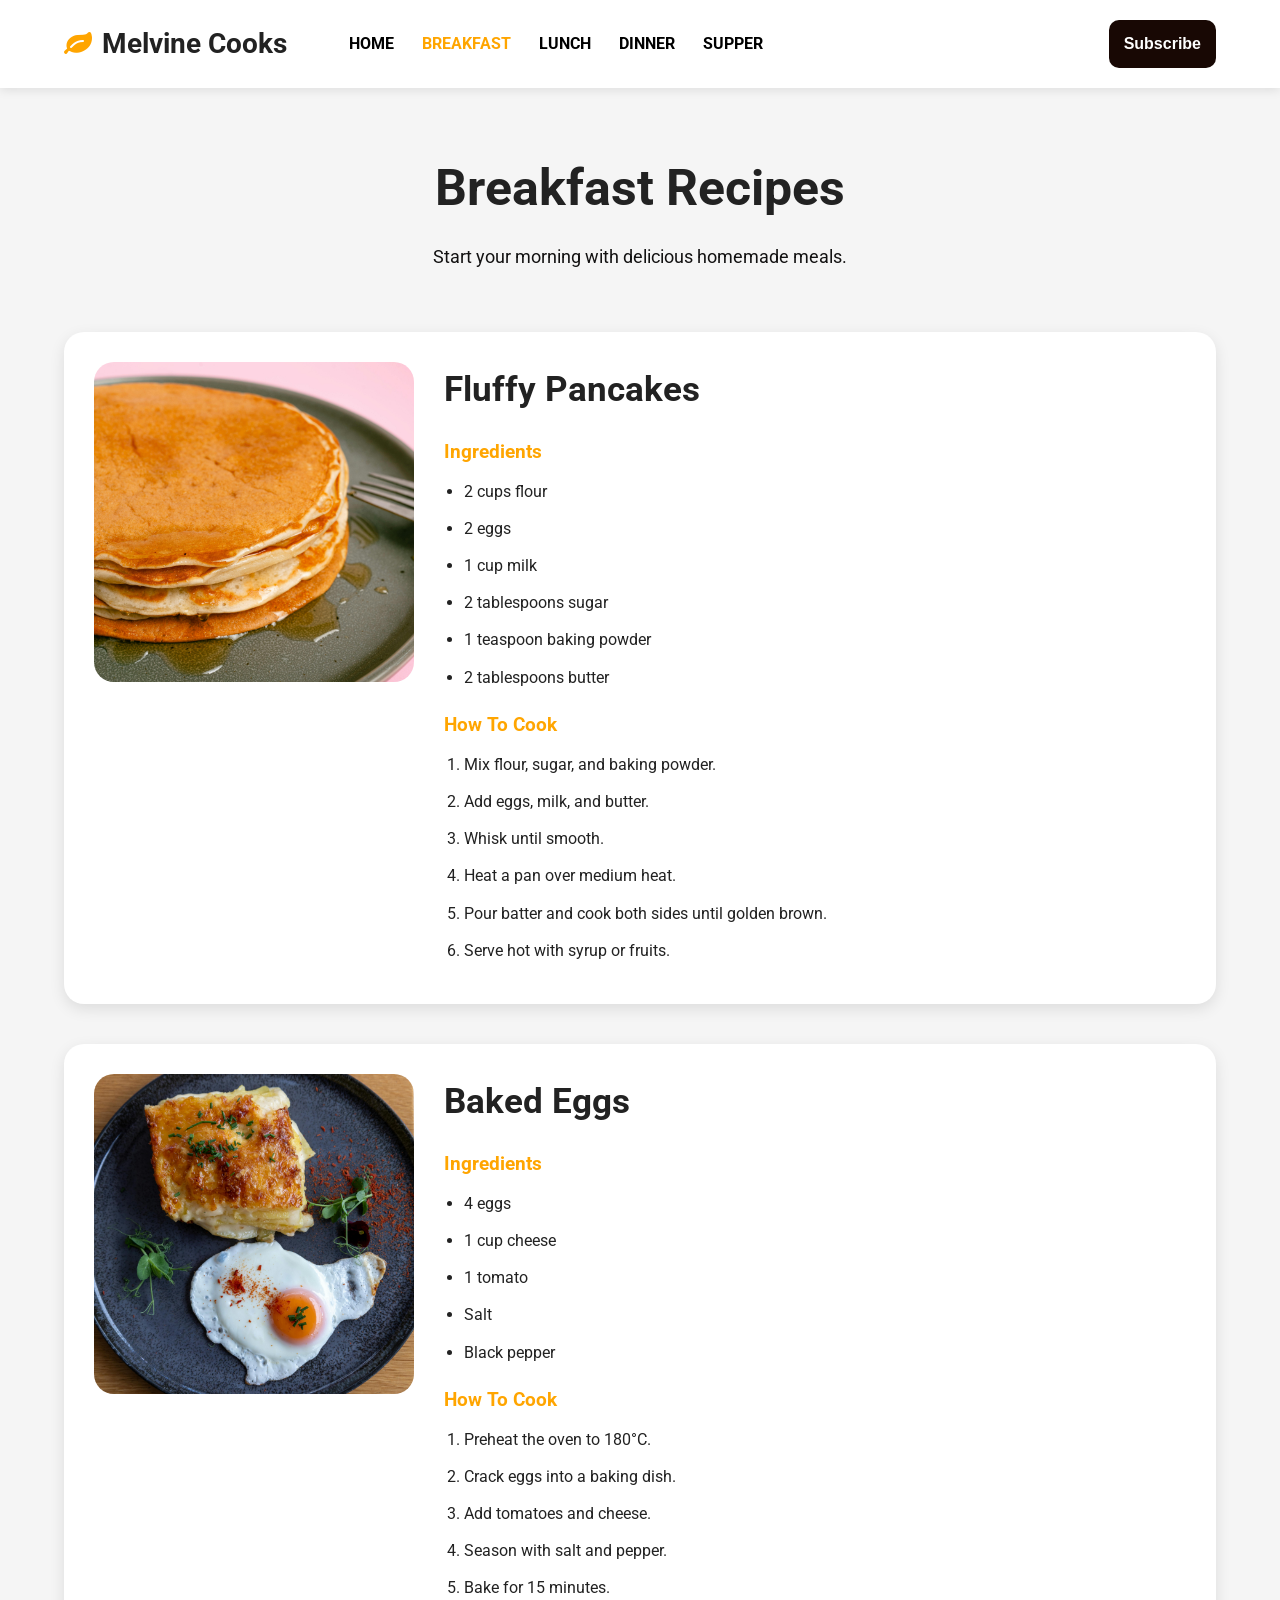
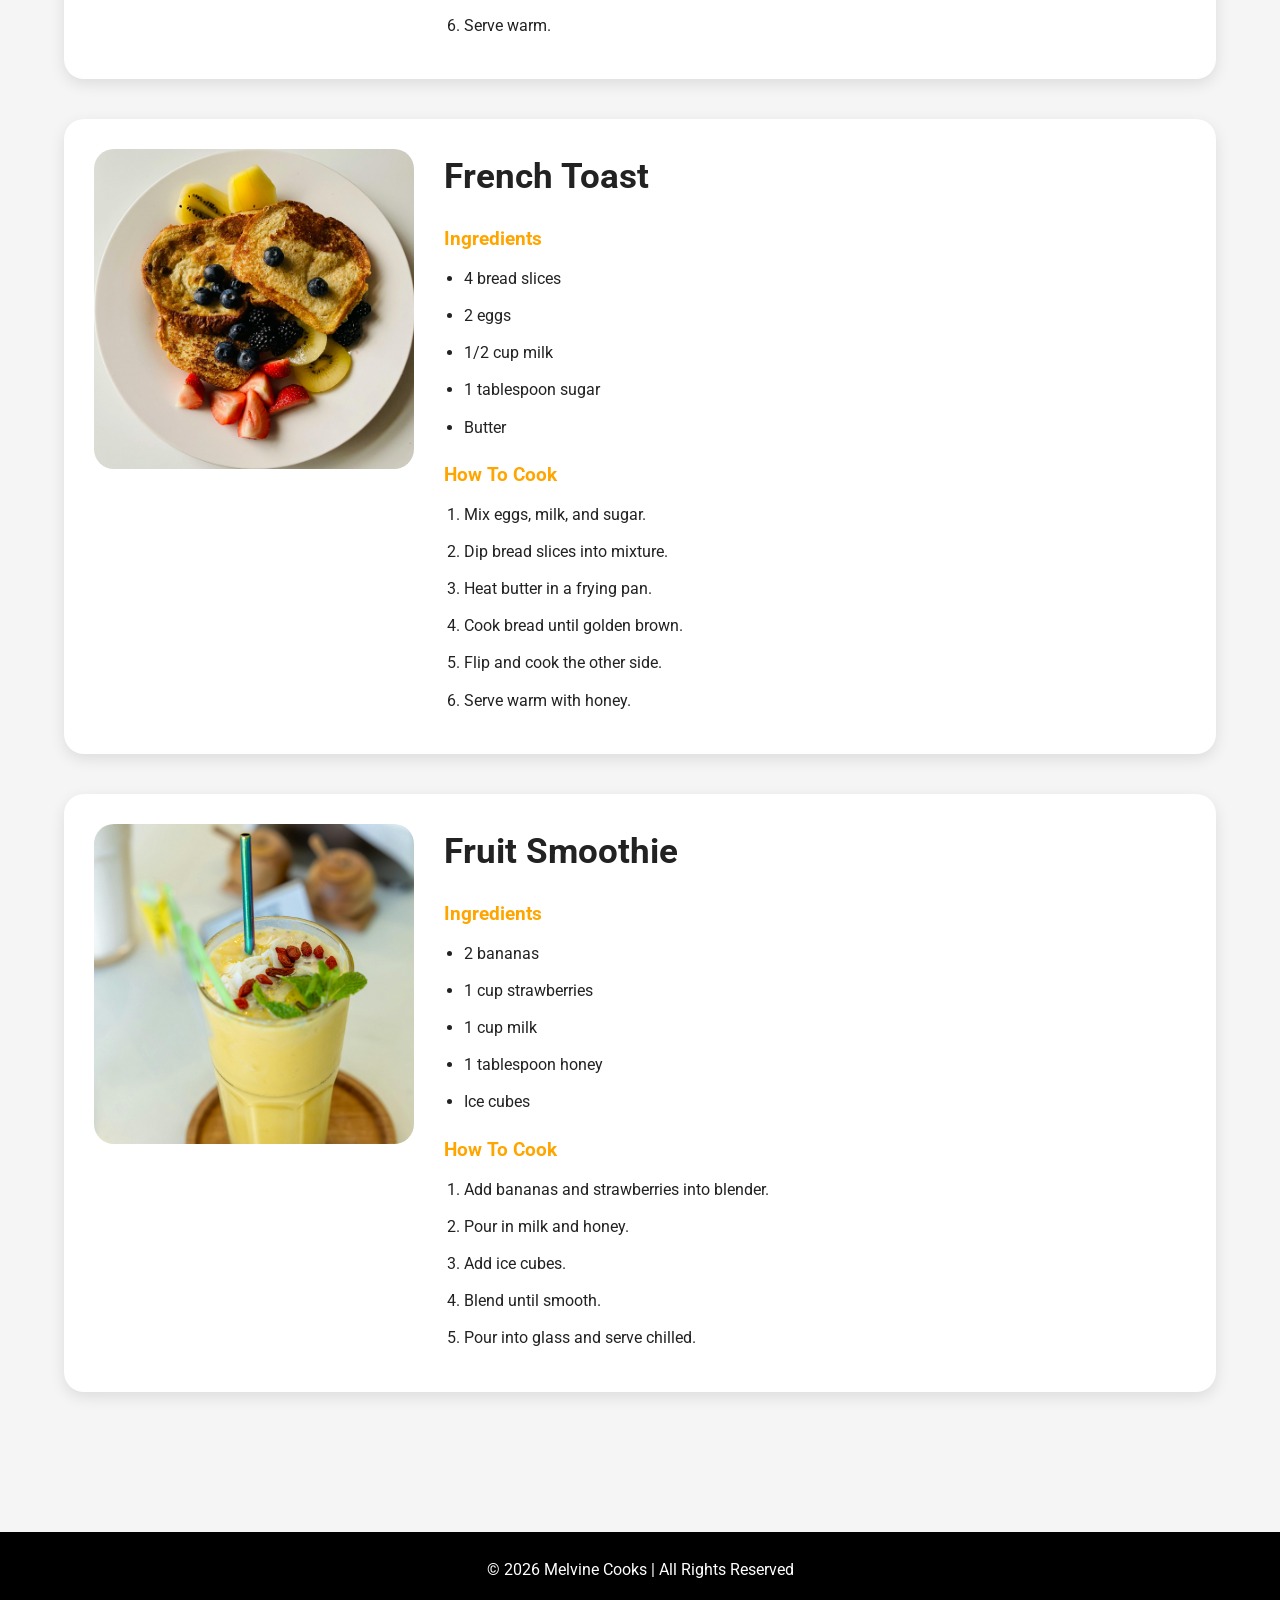
==== pages/breakfast.html @ d7c9d5fd "add full recipe, add all the changes" ====
<!DOCTYPE html>
<html lang="en">
<head>
    <meta charset="UTF-8">
    <meta name="viewport" content="width=device-width, initial-scale=1.0">

    <title>Breakfast Recipes | Melvine Cooks</title>

    <!-- CSS -->
    <link rel="stylesheet" href="../style.css">

    <!-- Font Awesome -->
    <link rel="stylesheet"
    href="https://cdnjs.cloudflare.com/ajax/libs/font-awesome/4.7.0/css/font-awesome.min.css">

    <!-- Google Fonts -->
    <link href="https://fonts.googleapis.com/css2?family=Roboto:wght@400;700&display=swap" rel="stylesheet">
</head>

<body>

    <!-- HEADER -->
    <header class="header">

        <div class="container nav-container">

            <div class="nav-left">

                <div class="logo">
                    <i class="fa fa-leaf"></i>
                    <h1>Melvine Cooks</h1>
                </div>

                <nav>
                    <a href="../index.html">HOME</a>
                    <a href="breakfast.html" class="active">BREAKFAST</a>
                    <a href="lunch.html">LUNCH</a>
                    <a href="dinner.html">DINNER</a>
                    <a href="supper.html">SUPPER</a>
                </nav>
                </nav>

            </div>

            <div class="nav-right">
                <button class="btn-subscribe">Subscribe</button>
            </div>

        </div>

    </header>



    <!-- PAGE TITLE -->
    <section class="page-title">

        <div class="container">

            <h2>Breakfast Recipes</h2>

            <p>
                Start your morning with delicious homemade meals.
            </p>

        </div>

    </section>



    <!-- BREAKFAST RECIPES -->
    <section class="breakfast-recipes">

        <div class="container">

            <!-- RECIPE 1 -->
            <div class="recipe-box">

                <img src="../images/pancakes.jpg" alt="Pancakes">

                <div class="recipe-content">

                    <h2>Fluffy Pancakes</h2>

                    <h3>Ingredients</h3>

                    <ul>
                        <li>2 cups flour</li>
                        <li>2 eggs</li>
                        <li>1 cup milk</li>
                        <li>2 tablespoons sugar</li>
                        <li>1 teaspoon baking powder</li>
                        <li>2 tablespoons butter</li>
                    </ul>

                    <h3>How To Cook</h3>

                    <ol>
                        <li>Mix flour, sugar, and baking powder.</li>
                        <li>Add eggs, milk, and butter.</li>
                        <li>Whisk until smooth.</li>
                        <li>Heat a pan over medium heat.</li>
                        <li>Pour batter and cook both sides until golden brown.</li>
                        <li>Serve hot with syrup or fruits.</li>
                    </ol>

                </div>

            </div>



            <!-- RECIPE 2 -->
            <div class="recipe-box">

                <img src="/images/Baked egg.jpg" alt="Baked Eggs">

                <div class="recipe-content">

                    <h2>Baked Eggs</h2>

                    <h3>Ingredients</h3>

                    <ul>
                        <li>4 eggs</li>
                        <li>1 cup cheese</li>
                        <li>1 tomato</li>
                        <li>Salt</li>
                        <li>Black pepper</li>
                    </ul>

                    <h3>How To Cook</h3>

                    <ol>
                        <li>Preheat the oven to 180°C.</li>
                        <li>Crack eggs into a baking dish.</li>
                        <li>Add tomatoes and cheese.</li>
                        <li>Season with salt and pepper.</li>
                        <li>Bake for 15 minutes.</li>
                        <li>Serve warm.</li>
                    </ol>

                </div>

            </div>



            <!-- RECIPE 3 -->
            <div class="recipe-box">

                <img src="../images/french-toast.jpg" alt="French Toast">

                <div class="recipe-content">

                    <h2>French Toast</h2>

                    <h3>Ingredients</h3>

                    <ul>
                        <li>4 bread slices</li>
                        <li>2 eggs</li>
                        <li>1/2 cup milk</li>
                        <li>1 tablespoon sugar</li>
                        <li>Butter</li>
                    </ul>

                    <h3>How To Cook</h3>

                    <ol>
                        <li>Mix eggs, milk, and sugar.</li>
                        <li>Dip bread slices into mixture.</li>
                        <li>Heat butter in a frying pan.</li>
                        <li>Cook bread until golden brown.</li>
                        <li>Flip and cook the other side.</li>
                        <li>Serve warm with honey.</li>
                    </ol>

                </div>

            </div>



            <!-- RECIPE 4 -->
            <div class="recipe-box">

                <img src="../images/smoothie.jpg" alt="Fruit Smoothie">

                <div class="recipe-content">

                    <h2>Fruit Smoothie</h2>

                    <h3>Ingredients</h3>

                    <ul>
                        <li>2 bananas</li>
                        <li>1 cup strawberries</li>
                        <li>1 cup milk</li>
                        <li>1 tablespoon honey</li>
                        <li>Ice cubes</li>
                    </ul>

                    <h3>How To Cook</h3>

                    <ol>
                        <li>Add bananas and strawberries into blender.</li>
                        <li>Pour in milk and honey.</li>
                        <li>Add ice cubes.</li>
                        <li>Blend until smooth.</li>
                        <li>Pour into glass and serve chilled.</li>
                    </ol>

                </div>

            </div>

        </div>

    </section>



    <!-- FOOTER -->
    <footer>

        <div class="container">
            <p>© 2026 Melvine Cooks | All Rights Reserved</p>
        </div>

    </footer>

</body>
</html>
---- style.css ----
/* RESET */
*{
    margin: 0;
    padding: 0;
    box-sizing: border-box;
}


/* BODY */
body{
    font-family: 'Roboto', sans-serif;
    background: #f5f5f5;
    color: #222;
    line-height: 1.6;
}


/* CONTAINER */
.container{
    width: 90%;
    margin: auto;
}


/* HEADER */
.header{
    background: white;
    padding: 20px 0;
    box-shadow: 0 2px 10px rgba(0,0,0,0.1);
}


.nav-container{
    display: flex;
    justify-content: space-between;
    align-items: center;
}


/* NAV LEFT */
.nav-left{
    display: flex;
    align-items: center;
    gap: 50px;
}


/* LOGO */
.logo{
    display: flex;
    align-items: center;
    gap: 10px;
}

.logo i{
    font-size: 28px;
    color: orange;
}

.logo h1{
    font-size: 28px;
}


/* NAVIGATION */
nav a{
    text-decoration: none;
    color: black;
    margin: 0 12px;
    font-weight: bold;
    transition: 0.3s;
}

nav a:hover,
nav .active{
    color: orange;
}


/* BUTTONS */
.btn-subscribe,
.btn-primary{
    background: black;
    color: white;
    padding: 12px 25px;
    border-radius: 30px;
    text-decoration: none;
    border: none;
    cursor: pointer;
    transition: 0.3s;
}

.btn-subscribe:hover,
.btn-primary:hover{
    background: orange;
    color: black;
}


/* HERO */
.hero{
    padding: 70px 0;
}


.hero-content{
    background: black;
    color: white;
    border-radius: 25px;
    padding: 50px;

    display: flex;
    justify-content: space-between;
    align-items: center;
    gap: 50px;
}


/* HERO TEXT */
.small-text{
    color: orange;
    margin-bottom: 15px;
    font-weight: bold;
}


.hero-text h2{
    font-size: 60px;
    margin-bottom: 20px;
}


.hero-text p{
    margin-bottom: 20px;
    font-size: 18px;
}


/* HERO IMAGE */
.hero-image img{
    width: 350px;
    height: 450px;
    object-fit: cover;
    border-radius: 20px;
}


/* CATEGORIES */
.categories{
    padding: 40px 0;
}


.category-container{
    display: flex;
    justify-content: space-between;
    gap: 20px;
}


.category-card{
    background: white;
    padding: 30px;
    text-align: center;
    border-radius: 20px;
    text-decoration: none;
    color: black;
    flex: 1;
    transition: 0.3s;
    box-shadow: 0 4px 10px rgba(0,0,0,0.1);
}


.category-card:hover{
    transform: translateY(-10px);
}


.cat-icon{
    font-size: 35px;
    color: orange;
    margin-bottom: 15px;
}


.count{
    color: gray;
}


/* LATEST RECIPES */
.latest-recipe{
    padding: 50px 0;
}


.section-header{
    display: flex;
    justify-content: space-between;
    align-items: center;
    margin-bottom: 30px;
}


.section-header h2{
    font-size: 40px;
}


/* ARROWS */
.arrows button{
    padding: 10px 15px;
    border: none;
    border-radius: 50%;
    margin-left: 10px;
    cursor: pointer;
}


/* RECIPE GRID */
.recipe-grid{
    display: grid;
    grid-template-columns: repeat(4, 1fr);
    gap: 20px;
}


/* RECIPE CARD */
.recipe-card{
    background: white;
    border-radius: 20px;
    overflow: hidden;
    text-decoration: none;
    color: black;
    transition: 0.3s;
    box-shadow: 0 5px 15px rgba(0,0,0,0.1);
}


.recipe-card:hover{
    transform: translateY(-10px);
}


.recipe-card img{
    width: 100%;
    height: 220px;
    object-fit: cover;
}


.recipe-card h3{
    padding: 15px;
    font-size: 24px;
}


.recipe-card p{
    padding: 0 15px 20px;
    color: gray;
}


/* FOOTER */
footer{
    background: black;
    color: white;
    text-align: center;
    padding: 25px 0;
    margin-top: 40px;
}

/* PAGE TITLE */
.page-title{
    text-align: center;
    padding: 60px 0;
}

.page-title h2{
    font-size: 50px;
    margin-bottom: 15px;
}

.page-title p{
    color: rgb(19, 18, 18);
    font-size: 18px;
}


/* BREAKFAST, LUNCH RECIPES, DINNER RECIPES AND SUPPER RECIPES */
.breakfast-recipes,lunch-recipes,dinner-recipes,supper-recipes{
    padding-bottom: 60px;
}


/* RECIPE BOX */
.recipe-box{
    display: flex;
    gap: 30px;
    background: white;
    padding: 30px;
    border-radius: 20px;
    margin-bottom: 40px;
    box-shadow: 0 5px 15px rgba(0,0,0,0.1);
}


/* IMAGE */
.recipe-box img{
    width: 320px;
    height: 320px;
    object-fit: cover;
    border-radius: 20px;
}


/* CONTENT */
.recipe-content{
    flex: 1;
}


.recipe-content h2{
    font-size: 35px;
    margin-bottom: 20px;
}


.recipe-content h3{
    color: orange;
    margin-top: 20px;
    margin-bottom: 10px;
}


.recipe-content ul,
.recipe-content ol{
    margin-left: 20px;
}


.recipe-content li{
    margin-bottom: 10px;
    line-height: 1.7;
}

/* Center the whole page */
.subscribe-page {
    min-height: 100vh;
    display: flex;
    align-items: center;
    justify-content: center;
    background-color: #E8F1F7; /* Light blue background */
    padding: 20px;
}

/* The white card in the middle */
.subscribe-container {
    background-color: #FFFFFF;
    padding: 40px 30px;
    border-radius: 20px;
    text-align: center;
    width: 100%;
    max-width: 400px;
}

/* The main title */
.subscribe-container h1 {
    font-size: 28px;
    color: #0E090A; /* Dark text */
    margin-bottom: 12px;
}

/* The paragraph text */
.subscribe-container p {
    color: #B4B3B8; /* Gray text */
    margin-bottom: 24px;
    font-size: 16px;
}

/* The email input box */
.subscribe-container input {
    width: 100%;
    padding: 15px;
    border: 2px solid #E8F1F7;
    border-radius: 10px;
    font-size: 16px;
    margin-bottom: 12px;
}

/* The subscribe button */
.btn-subscribe {
    width: 100%;
    padding: 15px;
    background-color: #180804; /* Orange from your inspo */
    color: #FFFFFF;
    border: none;
    border-radius: 10px;
    font-size: 16px;
    font-weight: 700;
    cursor: pointer;
}

/* Button color when you hover over it */
.btn-subscribe:hover {
    background-color: #572B2A; /* Darker brown */
}
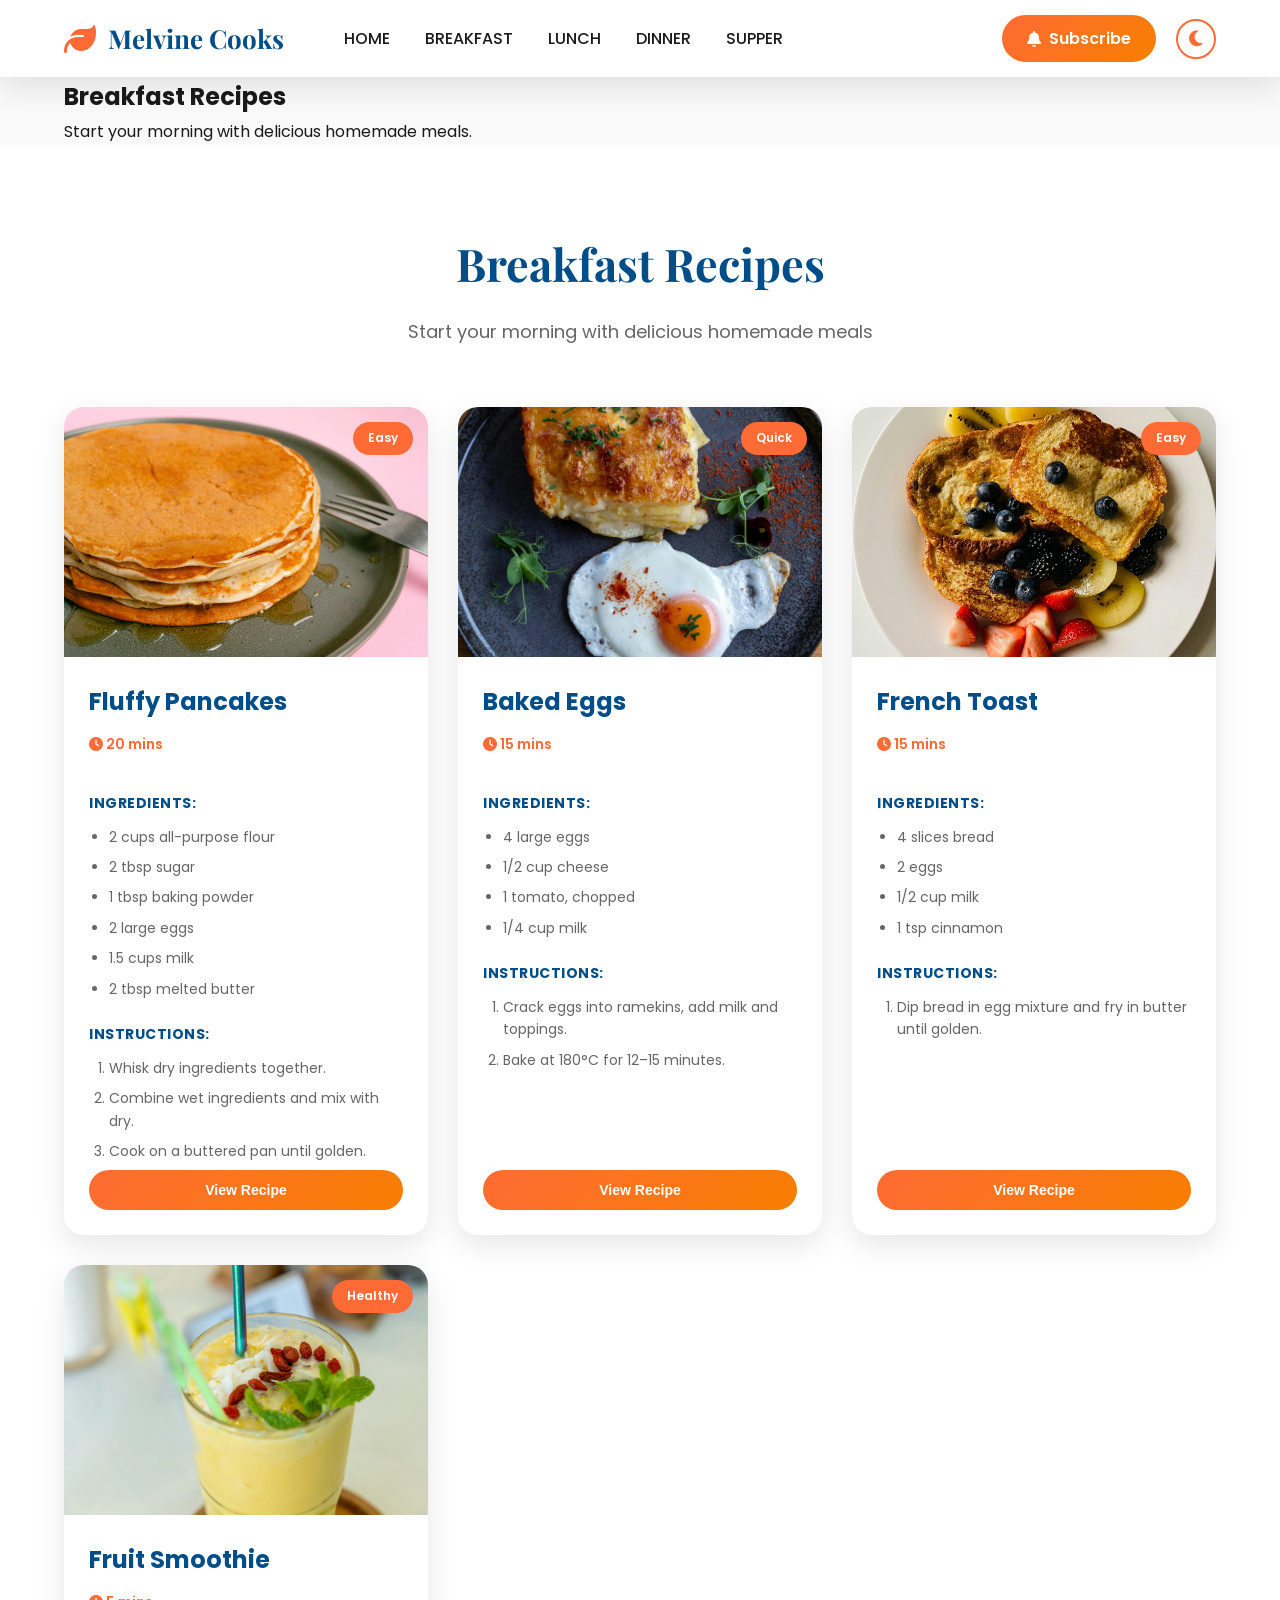
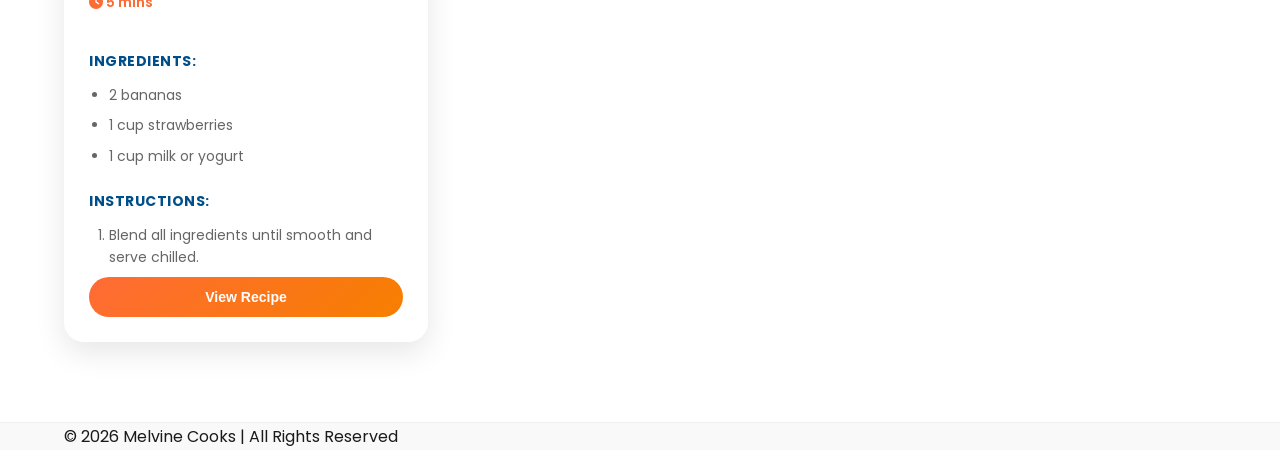
==== commit a1ff3a52: "add all changes" ====
--- a/pages/breakfast.html
+++ b/pages/breakfast.html
@@ -9,45 +9,46 @@
     <!-- CSS -->
     <link rel="stylesheet" href="../style.css">
 
-    <!-- Font Awesome -->
+    <!-- Font Awesome 6 -->
     <link rel="stylesheet"
-    href="https://cdnjs.cloudflare.com/ajax/libs/font-awesome/4.7.0/css/font-awesome.min.css">
+    href="https://cdnjs.cloudflare.com/ajax/libs/font-awesome/6.4.0/css/all.min.css">
 
     <!-- Google Fonts -->
-    <link href="https://fonts.googleapis.com/css2?family=Roboto:wght@400;700&display=swap" rel="stylesheet">
+    <link href="https://fonts.googleapis.com/css2?family=Poppins:wght@300;400;500;600;700&family=Playfair+Display:wght@700&display=swap" rel="stylesheet">
 </head>
 
 <body>
 
     <!-- HEADER -->
     <header class="header">
-
         <div class="container nav-container">
-
             <div class="nav-left">
-
                 <div class="logo">
-                    <i class="fa fa-leaf"></i>
+                    <i class="fas fa-leaf"></i>
                     <h1>Melvine Cooks</h1>
                 </div>
 
-                <nav>
-                    <a href="../index.html">HOME</a>
-                    <a href="breakfast.html" class="active">BREAKFAST</a>
-                    <a href="lunch.html">LUNCH</a>
-                    <a href="dinner.html">DINNER</a>
-                    <a href="supper.html">SUPPER</a>
+                <nav class="nav-menu">
+                    <a href="../index.html" class="nav-link">HOME</a>
+                    <a href="breakfast.html" class="nav-link active">BREAKFAST</a>
+                    <a href="lunch.html" class="nav-link">LUNCH</a>
+                    <a href="dinner.html" class="nav-link">DINNER</a>
+                    <a href="supper.html" class="nav-link">SUPPER</a>
                 </nav>
-                </nav>
-
             </div>
 
             <div class="nav-right">
-                <button class="btn-subscribe">Subscribe</button>
+                <a href="../subscribe.html" class="btn-subscribe"><i class="fas fa-bell"></i> Subscribe</a>
+                <button class="theme-toggle" id="themeToggle" title="Toggle Dark Mode">
+                    <i class="fas fa-moon"></i>
+                </button>
+                <button class="hamburger" id="hamburger">
+                    <span></span>
+                    <span></span>
+                    <span></span>
+                </button>
             </div>
-
         </div>
-
     </header>
 
 
@@ -70,150 +71,111 @@
 
 
     <!-- BREAKFAST RECIPES -->
-    <section class="breakfast-recipes">
+    <section class="meal-section" id="breakfast">
 
         <div class="container">
 
-            <!-- RECIPE 1 -->
-            <div class="recipe-box">
+            <div class="section-header">
+                <h2>Breakfast Recipes</h2>
+                <p>Start your morning with delicious homemade meals</p>
+            </div>
 
-                <img src="../images/pancakes.jpg" alt="Pancakes">
-
-                <div class="recipe-content">
-
-                    <h2>Fluffy Pancakes</h2>
-
-                    <h3>Ingredients</h3>
-
-                    <ul>
-                        <li>2 cups flour</li>
-                        <li>2 eggs</li>
-                        <li>1 cup milk</li>
-                        <li>2 tablespoons sugar</li>
-                        <li>1 teaspoon baking powder</li>
-                        <li>2 tablespoons butter</li>
-                    </ul>
-
-                    <h3>How To Cook</h3>
-
-                    <ol>
-                        <li>Mix flour, sugar, and baking powder.</li>
-                        <li>Add eggs, milk, and butter.</li>
-                        <li>Whisk until smooth.</li>
-                        <li>Heat a pan over medium heat.</li>
-                        <li>Pour batter and cook both sides until golden brown.</li>
-                        <li>Serve hot with syrup or fruits.</li>
-                    </ol>
-
+            <div class="recipes-grid">
+                <div class="recipe-card">
+                    <div class="recipe-image">
+                        <img src="../images/pancakes.jpg" alt="Fluffy Pancakes">
+                        <span class="recipe-badge">Easy</span>
+                    </div>
+                    <div class="recipe-info">
+                        <h3>Fluffy Pancakes</h3>
+                        <p class="prep-time"><i class="fas fa-clock"></i> 20 mins</p>
+                        <h4>Ingredients:</h4>
+                        <ul class="ingredients-list">
+                            <li>2 cups all-purpose flour</li>
+                            <li>2 tbsp sugar</li>
+                            <li>1 tbsp baking powder</li>
+                            <li>2 large eggs</li>
+                            <li>1.5 cups milk</li>
+                            <li>2 tbsp melted butter</li>
+                        </ul>
+                        <h4>Instructions:</h4>
+                        <ol class="instructions-list">
+                            <li>Whisk dry ingredients together.</li>
+                            <li>Combine wet ingredients and mix with dry.</li>
+                            <li>Cook on a buttered pan until golden.</li>
+                        </ol>
+                        <button class="btn-recipe">View Recipe</button>
+                    </div>
                 </div>
 
-            </div>
-
-
-
-            <!-- RECIPE 2 -->
-            <div class="recipe-box">
-
-                <img src="/images/Baked egg.jpg" alt="Baked Eggs">
-
-                <div class="recipe-content">
-
-                    <h2>Baked Eggs</h2>
-
-                    <h3>Ingredients</h3>
-
-                    <ul>
-                        <li>4 eggs</li>
-                        <li>1 cup cheese</li>
-                        <li>1 tomato</li>
-                        <li>Salt</li>
-                        <li>Black pepper</li>
-                    </ul>
-
-                    <h3>How To Cook</h3>
-
-                    <ol>
-                        <li>Preheat the oven to 180°C.</li>
-                        <li>Crack eggs into a baking dish.</li>
-                        <li>Add tomatoes and cheese.</li>
-                        <li>Season with salt and pepper.</li>
-                        <li>Bake for 15 minutes.</li>
-                        <li>Serve warm.</li>
-                    </ol>
-
+                <div class="recipe-card">
+                    <div class="recipe-image">
+                        <img src="../images/Baked egg.jpg" alt="Baked Eggs">
+                        <span class="recipe-badge">Quick</span>
+                    </div>
+                    <div class="recipe-info">
+                        <h3>Baked Eggs</h3>
+                        <p class="prep-time"><i class="fas fa-clock"></i> 15 mins</p>
+                        <h4>Ingredients:</h4>
+                        <ul class="ingredients-list">
+                            <li>4 large eggs</li>
+                            <li>1/2 cup cheese</li>
+                            <li>1 tomato, chopped</li>
+                            <li>1/4 cup milk</li>
+                        </ul>
+                        <h4>Instructions:</h4>
+                        <ol class="instructions-list">
+                            <li>Crack eggs into ramekins, add milk and toppings.</li>
+                            <li>Bake at 180°C for 12–15 minutes.</li>
+                        </ol>
+                        <button class="btn-recipe">View Recipe</button>
+                    </div>
                 </div>
 
-            </div>
-
-
-
-            <!-- RECIPE 3 -->
-            <div class="recipe-box">
-
-                <img src="../images/french-toast.jpg" alt="French Toast">
-
-                <div class="recipe-content">
-
-                    <h2>French Toast</h2>
-
-                    <h3>Ingredients</h3>
-
-                    <ul>
-                        <li>4 bread slices</li>
-                        <li>2 eggs</li>
-                        <li>1/2 cup milk</li>
-                        <li>1 tablespoon sugar</li>
-                        <li>Butter</li>
-                    </ul>
-
-                    <h3>How To Cook</h3>
-
-                    <ol>
-                        <li>Mix eggs, milk, and sugar.</li>
-                        <li>Dip bread slices into mixture.</li>
-                        <li>Heat butter in a frying pan.</li>
-                        <li>Cook bread until golden brown.</li>
-                        <li>Flip and cook the other side.</li>
-                        <li>Serve warm with honey.</li>
-                    </ol>
-
+                <div class="recipe-card">
+                    <div class="recipe-image">
+                        <img src="../images/french-toast.jpg" alt="French Toast">
+                        <span class="recipe-badge">Easy</span>
+                    </div>
+                    <div class="recipe-info">
+                        <h3>French Toast</h3>
+                        <p class="prep-time"><i class="fas fa-clock"></i> 15 mins</p>
+                        <h4>Ingredients:</h4>
+                        <ul class="ingredients-list">
+                            <li>4 slices bread</li>
+                            <li>2 eggs</li>
+                            <li>1/2 cup milk</li>
+                            <li>1 tsp cinnamon</li>
+                        </ul>
+                        <h4>Instructions:</h4>
+                        <ol class="instructions-list">
+                            <li>Dip bread in egg mixture and fry in butter until golden.</li>
+                        </ol>
+                        <button class="btn-recipe">View Recipe</button>
+                    </div>
                 </div>
 
-            </div>
-
-
-
-            <!-- RECIPE 4 -->
-            <div class="recipe-box">
-
-                <img src="../images/smoothie.jpg" alt="Fruit Smoothie">
-
-                <div class="recipe-content">
-
-                    <h2>Fruit Smoothie</h2>
-
-                    <h3>Ingredients</h3>
-
-                    <ul>
-                        <li>2 bananas</li>
-                        <li>1 cup strawberries</li>
-                        <li>1 cup milk</li>
-                        <li>1 tablespoon honey</li>
-                        <li>Ice cubes</li>
-                    </ul>
-
-                    <h3>How To Cook</h3>
-
-                    <ol>
-                        <li>Add bananas and strawberries into blender.</li>
-                        <li>Pour in milk and honey.</li>
-                        <li>Add ice cubes.</li>
-                        <li>Blend until smooth.</li>
-                        <li>Pour into glass and serve chilled.</li>
-                    </ol>
-
+                <div class="recipe-card">
+                    <div class="recipe-image">
+                        <img src="../images/smoothie.jpg" alt="Fruit Smoothie">
+                        <span class="recipe-badge">Healthy</span>
+                    </div>
+                    <div class="recipe-info">
+                        <h3>Fruit Smoothie</h3>
+                        <p class="prep-time"><i class="fas fa-clock"></i> 5 mins</p>
+                        <h4>Ingredients:</h4>
+                        <ul class="ingredients-list">
+                            <li>2 bananas</li>
+                            <li>1 cup strawberries</li>
+                            <li>1 cup milk or yogurt</li>
+                        </ul>
+                        <h4>Instructions:</h4>
+                        <ol class="instructions-list">
+                            <li>Blend all ingredients until smooth and serve chilled.</li>
+                        </ol>
+                        <button class="btn-recipe">View Recipe</button>
+                    </div>
                 </div>
-
             </div>
 
         </div>
@@ -231,5 +193,6 @@
 
     </footer>
 
+    <script src="../script.js"></script>
 </body>
 </html>
--- a/style.css
+++ b/style.css
@@ -1,407 +1,1020 @@
-/* RESET */
-*{
+/* ==================== GENERAL STYLES ==================== */
+* {
     margin: 0;
     padding: 0;
     box-sizing: border-box;
 }
 
-
-/* BODY */
-body{
-    font-family: 'Roboto', sans-serif;
-    background: #f5f5f5;
-    color: #222;
-    line-height: 1.6;
-}
-
-
-/* CONTAINER */
-.container{
+:root {
+    --primary-color: #FF6B35;
+    --secondary-color: #004E89;
+    --accent-color: #F77F00;
+    --text-dark: #1a1a1a;
+    --text-light: #666666;
+    --bg-light: #f9f9f9;
+    --white: #ffffff;
+    --shadow: 0 10px 30px rgba(0,0,0,0.1);
+    --shadow-hover: 0 15px 40px rgba(0,0,0,0.15);
+}
+
+html {
+    scroll-behavior: smooth;
+}
+
+body {
+    font-family: 'Poppins', sans-serif;
+    color: var(--text-dark);
+    background: var(--bg-light);
+    line-height: 1.7;
+    overflow-x: hidden;
+}
+
+.container {
     width: 90%;
-    margin: auto;
-}
-
-
-/* HEADER */
-.header{
-    background: white;
-    padding: 20px 0;
-    box-shadow: 0 2px 10px rgba(0,0,0,0.1);
-}
-
-
-.nav-container{
+    max-width: 1200px;
+    margin: 0 auto;
+}
+
+/* ==================== HEADER/NAVIGATION ==================== */
+.header {
+    background: var(--white);
+    padding: 15px 0;
+    position: sticky;
+    top: 0;
+    z-index: 100;
+    box-shadow: var(--shadow);
+}
+
+.nav-container {
     display: flex;
     justify-content: space-between;
     align-items: center;
 }
 
-
-/* NAV LEFT */
-.nav-left{
+.nav-left {
     display: flex;
     align-items: center;
-    gap: 50px;
-}
-
-
-/* LOGO */
-.logo{
+    gap: 60px;
+}
+
+.logo {
     display: flex;
     align-items: center;
-    gap: 10px;
-}
-
-.logo i{
-    font-size: 28px;
-    color: orange;
-}
-
-.logo h1{
-    font-size: 28px;
-}
-
-
-/* NAVIGATION */
-nav a{
+    gap: 12px;
     text-decoration: none;
-    color: black;
-    margin: 0 12px;
-    font-weight: bold;
-    transition: 0.3s;
-}
-
-nav a:hover,
-nav .active{
-    color: orange;
-}
-
-
-/* BUTTONS */
-.btn-subscribe,
-.btn-primary{
-    background: black;
-    color: white;
-    padding: 12px 25px;
-    border-radius: 30px;
+}
+
+.logo i {
+    font-size: 32px;
+    color: var(--primary-color);
+}
+
+.logo h1 {
+    font-family: 'Playfair Display', serif;
+    font-size: 26px;
+    color: var(--secondary-color);
+    font-weight: 700;
+}
+
+.nav-menu {
+    display: flex;
+    gap: 35px;
+    align-items: center;
+}
+
+.nav-link {
+    text-decoration: none;
+    color: var(--text-dark);
+    font-weight: 500;
+    transition: all 0.3s ease;
+    position: relative;
+}
+
+.nav-link:hover,
+.nav-link.active {
+    color: var(--primary-color);
+}
+
+.nav-link::after {
+    content: '';
+    position: absolute;
+    bottom: -5px;
+    left: 0;
+    width: 0;
+    height: 2px;
+    background: var(--primary-color);
+    transition: width 0.3s ease;
+}
+
+.nav-link:hover::after,
+.nav-link.active::after {
+    width: 100%;
+}
+
+.nav-right {
+    display: flex;
+    align-items: center;
+    gap: 20px;
+}
+
+.btn-subscribe {
+    background: linear-gradient(135deg, var(--primary-color), var(--accent-color));
+    color: var(--white);
+    padding: 10px 25px;
+    border-radius: 50px;
     text-decoration: none;
     border: none;
     cursor: pointer;
-    transition: 0.3s;
-}
-
-.btn-subscribe:hover,
-.btn-primary:hover{
-    background: orange;
-    color: black;
-}
-
-
-/* HERO */
-.hero{
-    padding: 70px 0;
-}
-
-
-.hero-content{
-    background: black;
-    color: white;
-    border-radius: 25px;
-    padding: 50px;
-
-    display: flex;
-    justify-content: space-between;
+    font-weight: 600;
+    transition: all 0.3s ease;
+    display: inline-flex;
     align-items: center;
-    gap: 50px;
-}
-
-
-/* HERO TEXT */
-.small-text{
-    color: orange;
+    gap: 8px;
+}
+
+.btn-subscribe:hover {
+    transform: translateY(-3px);
+    box-shadow: 0 10px 20px rgba(255, 107, 53, 0.3);
+}
+
+.hamburger {
+    display: none;
+    flex-direction: column;
+    gap: 5px;
+    background: none;
+    border: none;
+    cursor: pointer;
+}
+
+.hamburger span {
+    width: 25px;
+    height: 3px;
+    background: var(--text-dark);
+    border-radius: 2px;
+    transition: all 0.3s ease;
+}
+
+/* ==================== DARK MODE TOGGLE ==================== */
+.theme-toggle {
+    width: 40px;
+    height: 40px;
+    border-radius: 50%;
+    border: 2px solid var(--primary-color);
+    background: transparent;
+    color: var(--primary-color);
+    cursor: pointer;
+    display: flex;
+    align-items: center;
+    justify-content: center;
+    font-size: 18px;
+    transition: all 0.3s ease;
+}
+
+.theme-toggle:hover {
+    background: var(--primary-color);
+    color: var(--white);
+    transform: rotate(20deg);
+}
+
+.theme-toggle:active {
+    transform: rotate(20deg) scale(0.95);
+}
+
+/* ==================== DARK MODE STYLES ==================== */
+body.dark-mode {
+    background: #1a1a1a;
+    color: #e0e0e0;
+}
+
+body.dark-mode .header {
+    background: #242424;
+    box-shadow: 0 10px 30px rgba(0,0,0,0.5);
+}
+
+body.dark-mode .nav-link,
+body.dark-mode .logo h1 {
+    color: #e0e0e0;
+}
+
+body.dark-mode .nav-link:hover,
+body.dark-mode .nav-link.active {
+    color: var(--primary-color);
+}
+
+body.dark-mode .hero {
+    background: linear-gradient(135deg, rgba(255, 107, 53, 0.1), rgba(0, 78, 137, 0.1));
+}
+
+body.dark-mode .hero-text h2 {
+    color: #ffffff;
+}
+
+body.dark-mode .hero-text p {
+    color: #b0b0b0;
+}
+
+body.dark-mode .category-card {
+    background: linear-gradient(135deg, #2a2a2a, #1f1f1f);
+    color: #e0e0e0;
+}
+
+body.dark-mode .category-card:hover {
+    border-color: var(--primary-color);
+}
+
+body.dark-mode .carousel-section {
+    background: linear-gradient(135deg, rgba(255, 107, 53, 0.1), rgba(0, 78, 137, 0.1));
+}
+
+body.dark-mode .carousel-item {
+    background: #242424;
+    color: #e0e0e0;
+}
+
+body.dark-mode .carousel-info h3 {
+    color: #ffffff;
+}
+
+body.dark-mode .carousel-info p {
+    color: #b0b0b0;
+}
+
+body.dark-mode .recipe-card {
+    background: #242424;
+    box-shadow: 0 10px 30px rgba(0,0,0,0.3);
+}
+
+body.dark-mode .recipe-card:hover {
+    box-shadow: 0 15px 40px rgba(0,0,0,0.5);
+}
+
+body.dark-mode .recipe-info h3 {
+    color: #ffffff;
+}
+
+body.dark-mode .recipe-info h4 {
+    color: var(--primary-color);
+}
+
+body.dark-mode .recipe-info,
+body.dark-mode .ingredients-list,
+body.dark-mode .instructions-list {
+    color: #b0b0b0;
+}
+
+body.dark-mode .meal-section {
+    background: #1a1a1a;
+    border-bottom: 1px solid #333333;
+}
+
+body.dark-mode .meal-section:nth-child(even) {
+    background: #1a1a1a;
+}
+
+body.dark-mode .section-header h2 {
+    color: #ffffff;
+}
+
+body.dark-mode .section-header p {
+    color: #b0b0b0;
+}
+
+body.dark-mode .subscribe-section {
+    background: linear-gradient(135deg, #1a2a3a, #0a1a2a);
+}
+
+body.dark-mode .footer {
+    background: #0f0f0f;
+}
+
+body.dark-mode .footer-section ul a {
+    color: #a0a0a0;
+}
+
+body.dark-mode .footer-section ul a:hover {
+    color: var(--primary-color);
+}
+
+body.dark-mode .social-links a {
+    background: rgba(255, 255, 255, 0.1);
+}
+
+body.dark-mode .social-links a:hover {
+    background: var(--primary-color);
+}
+
+body.dark-mode .subscribe-form input {
+    background: #242424;
+    color: #e0e0e0;
+    border-color: #404040;
+}
+
+body.dark-mode .subscribe-form input:focus {
+    box-shadow: 0 0 10px rgba(255, 107, 53, 0.3);
+}
+
+body.dark-mode .hamburger span {
+    background: #e0e0e0;
+}
+
+body.dark-mode .theme-toggle {
+    border-color: var(--primary-color);
+    color: var(--primary-color);
+}
+
+/* ==================== HERO SECTION ==================== */
+.hero {
+    padding: 80px 0;
+    background: linear-gradient(135deg, rgba(255, 107, 53, 0.05), rgba(0, 78, 137, 0.05));
+}
+
+.hero-content {
+    display: flex;
+    align-items: center;
+    gap: 60px;
+}
+
+.hero-text {
+    flex: 1;
+}
+
+.small-text {
+    color: var(--primary-color);
+    font-weight: 600;
+    font-size: 16px;
     margin-bottom: 15px;
-    font-weight: bold;
-}
-
-
-.hero-text h2{
-    font-size: 60px;
+    letter-spacing: 1px;
+}
+
+.hero-text h2 {
+    font-family: 'Playfair Display', serif;
+    font-size: 55px;
+    line-height: 1.2;
     margin-bottom: 20px;
-}
-
-
-.hero-text p{
-    margin-bottom: 20px;
+    color: var(--secondary-color);
+}
+
+.hero-text p {
     font-size: 18px;
-}
-
-
-/* HERO IMAGE */
-.hero-image img{
-    width: 350px;
+    color: var(--text-light);
+    margin-bottom: 30px;
+    line-height: 1.8;
+}
+
+.hero-image {
+    flex: 1;
+}
+
+.hero-image img {
+    width: 100%;
+    max-width: 450px;
     height: 450px;
     object-fit: cover;
-    border-radius: 20px;
-}
-
-
-/* CATEGORIES */
-.categories{
-    padding: 40px 0;
-}
-
-
-.category-container{
-    display: flex;
-    justify-content: space-between;
-    gap: 20px;
-}
-
-
-.category-card{
-    background: white;
-    padding: 30px;
+    border-radius: 25px;
+    box-shadow: var(--shadow-hover);
+    transition: transform 0.3s ease;
+}
+
+.hero-image img:hover {
+    transform: scale(1.05);
+}
+
+/* ==================== BUTTONS ==================== */
+.btn-primary,
+.btn-recipe {
+    background: linear-gradient(135deg, var(--primary-color), var(--accent-color));
+    color: var(--white);
+    padding: 14px 40px;
+    border-radius: 50px;
+    text-decoration: none;
+    border: none;
+    cursor: pointer;
+    font-weight: 600;
+    font-size: 16px;
+    transition: all 0.3s ease;
+    display: inline-block;
+}
+
+.btn-primary:hover,
+.btn-recipe:hover {
+    transform: translateY(-3px);
+    box-shadow: 0 12px 25px rgba(255, 107, 53, 0.4);
+}
+
+/* ==================== CATEGORIES SECTION ==================== */
+.categories {
+    padding: 70px 0;
+    background: var(--white);
+}
+
+.category-container {
+    display: grid;
+    grid-template-columns: repeat(auto-fit, minmax(250px, 1fr));
+    gap: 25px;
+}
+
+.category-card {
+    background: linear-gradient(135deg, #f5f7fa, #ffffff);
+    padding: 40px;
     text-align: center;
     border-radius: 20px;
     text-decoration: none;
-    color: black;
+    color: var(--text-dark);
+    transition: all 0.3s ease;
+    box-shadow: var(--shadow);
+    border: 2px solid transparent;
+}
+
+.category-card:hover {
+    transform: translateY(-15px);
+    border-color: var(--primary-color);
+    box-shadow: var(--shadow-hover);
+}
+
+.card-icon {
+    font-size: 50px;
+    color: var(--primary-color);
+    margin-bottom: 15px;
+}
+
+.category-card h3 {
+    font-size: 22px;
+    font-weight: 700;
+    margin-bottom: 10px;
+    color: var(--secondary-color);
+}
+
+.category-card p {
+    color: var(--text-light);
+    font-size: 14px;
+    margin-bottom: 15px;
+}
+
+.count {
+    display: inline-block;
+    background: var(--primary-color);
+    color: var(--white);
+    padding: 5px 15px;
+    border-radius: 20px;
+    font-size: 12px;
+    font-weight: 600;
+}
+
+/* ==================== CAROUSEL SECTION ==================== */
+.carousel-section {
+    padding: 80px 0;
+    background: linear-gradient(135deg, rgba(255, 107, 53, 0.02), rgba(0, 78, 137, 0.02));
+}
+
+.carousel-wrapper {
+    position: relative;
+    display: flex;
+    align-items: center;
+    gap: 20px;
+    margin: 50px 0;
+}
+
+.carousel-container {
     flex: 1;
-    transition: 0.3s;
-    box-shadow: 0 4px 10px rgba(0,0,0,0.1);
-}
-
-
-.category-card:hover{
-    transform: translateY(-10px);
-}
-
-
-.cat-icon{
-    font-size: 35px;
-    color: orange;
-    margin-bottom: 15px;
-}
-
-
-.count{
-    color: gray;
-}
-
-
-/* LATEST RECIPES */
-.latest-recipe{
-    padding: 50px 0;
-}
-
-
-.section-header{
-    display: flex;
-    justify-content: space-between;
-    align-items: center;
-    margin-bottom: 30px;
-}
-
-
-.section-header h2{
-    font-size: 40px;
-}
-
-
-/* ARROWS */
-.arrows button{
-    padding: 10px 15px;
-    border: none;
-    border-radius: 50%;
-    margin-left: 10px;
-    cursor: pointer;
-}
-
-
-/* RECIPE GRID */
-.recipe-grid{
-    display: grid;
-    grid-template-columns: repeat(4, 1fr);
-    gap: 20px;
-}
-
-
-/* RECIPE CARD */
-.recipe-card{
-    background: white;
+    overflow: hidden;
+    border-radius: 20px;
+}
+
+.carousel {
+    display: flex;
+    transition: transform 0.5s cubic-bezier(0.4, 0, 0.2, 1);
+}
+
+.carousel-item {
+    min-width: 100%;
+    display: flex;
+    background: var(--white);
     border-radius: 20px;
     overflow: hidden;
-    text-decoration: none;
-    color: black;
-    transition: 0.3s;
-    box-shadow: 0 5px 15px rgba(0,0,0,0.1);
-}
-
-
-.recipe-card:hover{
-    transform: translateY(-10px);
-}
-
-
-.recipe-card img{
+    box-shadow: var(--shadow);
+    height: 400px;
+}
+
+.carousel-img {
+    width: 50%;
+    position: relative;
+    overflow: hidden;
+}
+
+.carousel-img img {
     width: 100%;
-    height: 220px;
+    height: 100%;
     object-fit: cover;
-}
-
-
-.recipe-card h3{
-    padding: 15px;
-    font-size: 24px;
-}
-
-
-.recipe-card p{
-    padding: 0 15px 20px;
-    color: gray;
-}
-
-
-/* FOOTER */
-footer{
-    background: black;
-    color: white;
-    text-align: center;
-    padding: 25px 0;
-    margin-top: 40px;
-}
-
-/* PAGE TITLE */
-.page-title{
-    text-align: center;
-    padding: 60px 0;
-}
-
-.page-title h2{
-    font-size: 50px;
+    transition: transform 0.5s ease;
+}
+
+.carousel-item:hover .carousel-img img {
+    transform: scale(1.1);
+}
+
+.carousel-info {
+    width: 50%;
+    padding: 40px;
+    display: flex;
+    flex-direction: column;
+    justify-content: space-between;
+}
+
+.carousel-info h3 {
+    font-family: 'Playfair Display', serif;
+    font-size: 32px;
+    color: var(--secondary-color);
     margin-bottom: 15px;
 }
 
-.page-title p{
-    color: rgb(19, 18, 18);
-    font-size: 18px;
-}
-
-
-/* BREAKFAST, LUNCH RECIPES, DINNER RECIPES AND SUPPER RECIPES */
-.breakfast-recipes,lunch-recipes,dinner-recipes,supper-recipes{
-    padding-bottom: 60px;
-}
-
-
-/* RECIPE BOX */
-.recipe-box{
-    display: flex;
-    gap: 30px;
-    background: white;
-    padding: 30px;
-    border-radius: 20px;
-    margin-bottom: 40px;
-    box-shadow: 0 5px 15px rgba(0,0,0,0.1);
-}
-
-
-/* IMAGE */
-.recipe-box img{
-    width: 320px;
-    height: 320px;
-    object-fit: cover;
-    border-radius: 20px;
-}
-
-
-/* CONTENT */
-.recipe-content{
-    flex: 1;
-}
-
-
-.recipe-content h2{
-    font-size: 35px;
+.carousel-info .prep-time {
+    color: var(--primary-color);
+    font-weight: 600;
+    margin-bottom: 15px;
+}
+
+.carousel-info .description {
+    color: var(--text-light);
+    font-size: 15px;
+    line-height: 1.6;
     margin-bottom: 20px;
 }
 
-
-.recipe-content h3{
-    color: orange;
-    margin-top: 20px;
-    margin-bottom: 10px;
-}
-
-
-.recipe-content ul,
-.recipe-content ol{
-    margin-left: 20px;
-}
-
-
-.recipe-content li{
-    margin-bottom: 10px;
-    line-height: 1.7;
-}
-
-/* Center the whole page */
-.subscribe-page {
-    min-height: 100vh;
+.carousel-btn {
+    width: 50px;
+    height: 50px;
+    border-radius: 50%;
+    border: none;
+    background: var(--primary-color);
+    color: var(--white);
+    cursor: pointer;
+    font-size: 20px;
     display: flex;
     align-items: center;
     justify-content: center;
-    background-color: #E8F1F7; /* Light blue background */
-    padding: 20px;
-}
-
-/* The white card in the middle */
-.subscribe-container {
-    background-color: #FFFFFF;
-    padding: 40px 30px;
+    transition: all 0.3s ease;
+    flex-shrink: 0;
+}
+
+.carousel-btn:hover {
+    background: var(--secondary-color);
+    transform: scale(1.1);
+    box-shadow: var(--shadow-hover);
+}
+
+.carousel-btn:active {
+    transform: scale(0.95);
+}
+
+.prev-btn,
+.next-btn {
+    position: relative;
+    z-index: 10;
+}
+
+/* Carousel Indicators */
+.carousel-indicators {
+    display: flex;
+    justify-content: center;
+    gap: 12px;
+    margin-top: 30px;
+}
+
+.indicator {
+    width: 12px;
+    height: 12px;
+    border-radius: 50%;
+    background: #ddd;
+    cursor: pointer;
+    transition: all 0.3s ease;
+}
+
+.indicator.active {
+    background: var(--primary-color);
+    width: 30px;
+    border-radius: 6px;
+}
+
+.indicator:hover {
+    background: var(--accent-color);
+}
+
+/* ==================== MEAL SECTIONS ==================== */
+.meal-section {
+    padding: 80px 0;
+    background: var(--white);
+    border-bottom: 1px solid #f0f0f0;
+}
+
+.meal-section:nth-child(even) {
+    background: #fafafa;
+}
+
+.section-header {
+    text-align: center;
+    margin-bottom: 60px;
+}
+
+.section-header h2 {
+    font-family: 'Playfair Display', serif;
+    font-size: 45px;
+    color: var(--secondary-color);
+    margin-bottom: 15px;
+}
+
+.section-header p {
+    font-size: 18px;
+    color: var(--text-light);
+}
+
+/* ==================== RECIPES GRID ==================== */
+.recipes-grid {
+    display: grid;
+    grid-template-columns: repeat(auto-fit, minmax(300px, 1fr));
+    gap: 30px;
+}
+
+.recipe-card {
+    background: var(--white);
     border-radius: 20px;
+    overflow: hidden;
+    box-shadow: var(--shadow);
+    transition: all 0.3s ease;
+    display: flex;
+    flex-direction: column;
+}
+
+.recipe-card:hover {
+    transform: translateY(-15px);
+    box-shadow: var(--shadow-hover);
+}
+
+.recipe-image {
+    position: relative;
+    overflow: hidden;
+    height: 250px;
+}
+
+.recipe-image img {
+    width: 100%;
+    height: 100%;
+    object-fit: cover;
+    transition: transform 0.3s ease;
+}
+
+.recipe-card:hover .recipe-image img {
+    transform: scale(1.1);
+}
+
+.recipe-badge {
+    position: absolute;
+    top: 15px;
+    right: 15px;
+    background: var(--primary-color);
+    color: var(--white);
+    padding: 6px 15px;
+    border-radius: 20px;
+    font-size: 12px;
+    font-weight: 600;
+}
+
+.recipe-info {
+    padding: 25px;
+    flex: 1;
+    display: flex;
+    flex-direction: column;
+}
+
+.recipe-info h3 {
+    font-size: 24px;
+    color: var(--secondary-color);
+    margin-bottom: 10px;
+    font-weight: 700;
+}
+
+.prep-time {
+    color: var(--primary-color);
+    font-size: 14px;
+    font-weight: 600;
+    margin-bottom: 20px;
+}
+
+.recipe-info h4 {
+    color: var(--secondary-color);
+    font-size: 14px;
+    font-weight: 700;
+    margin-top: 15px;
+    margin-bottom: 10px;
+    text-transform: uppercase;
+    letter-spacing: 0.5px;
+}
+
+.ingredients-list,
+.instructions-list {
+    margin-left: 20px;
+    font-size: 14px;
+    color: var(--text-light);
+}
+
+.ingredients-list li,
+.instructions-list li {
+    margin-bottom: 8px;
+    line-height: 1.6;
+}
+
+.btn-recipe {
+    margin-top: auto;
+    width: 100%;
     text-align: center;
-    width: 100%;
-    max-width: 400px;
-}
-
-/* The main title */
-.subscribe-container h1 {
-    font-size: 28px;
-    color: #0E090A; /* Dark text */
-    margin-bottom: 12px;
-}
-
-/* The paragraph text */
-.subscribe-container p {
-    color: #B4B3B8; /* Gray text */
-    margin-bottom: 24px;
+    padding: 12px 20px;
+    font-size: 14px;
+}
+
+/* ==================== SUBSCRIBE SECTION ==================== */
+.subscribe-section {
+    padding: 100px 0;
+    background: linear-gradient(135deg, var(--secondary-color), var(--primary-color));
+}
+
+.subscribe-content {
+    text-align: center;
+    max-width: 600px;
+    margin: 0 auto;
+}
+
+.subscribe-content h2 {
+    font-family: 'Playfair Display', serif;
+    font-size: 45px;
+    color: var(--white);
+    margin-bottom: 15px;
+}
+
+.subscribe-content p {
+    font-size: 18px;
+    color: rgba(255, 255, 255, 0.9);
+    margin-bottom: 40px;
+}
+
+.subscribe-form {
+    display: flex;
+    gap: 10px;
+}
+
+.subscribe-form input {
+    flex: 1;
+    padding: 15px 25px;
+    border: none;
+    border-radius: 50px;
     font-size: 16px;
-}
-
-/* The email input box */
-.subscribe-container input {
-    width: 100%;
-    padding: 15px;
-    border: 2px solid #E8F1F7;
-    border-radius: 10px;
-    font-size: 16px;
-    margin-bottom: 12px;
-}
-
-/* The subscribe button */
-.btn-subscribe {
-    width: 100%;
-    padding: 15px;
-    background-color: #180804; /* Orange from your inspo */
-    color: #FFFFFF;
-    border: none;
-    border-radius: 10px;
-    font-size: 16px;
+    font-family: 'Poppins', sans-serif;
+}
+
+.subscribe-form input:focus {
+    outline: none;
+    box-shadow: 0 0 10px rgba(255, 255, 255, 0.3);
+}
+
+.subscribe-form button {
+    padding: 15px 35px;
+}
+
+/* ==================== FOOTER ==================== */
+.footer {
+    background: var(--secondary-color);
+    color: var(--white);
+    padding: 60px 0 20px;
+}
+
+.footer-content {
+    display: grid;
+    grid-template-columns: repeat(auto-fit, minmax(250px, 1fr));
+    gap: 40px;
+    margin-bottom: 40px;
+}
+
+.footer-section h3 {
+    font-size: 18px;
+    margin-bottom: 20px;
     font-weight: 700;
-    cursor: pointer;
-}
-
-/* Button color when you hover over it */
-.btn-subscribe:hover {
-    background-color: #572B2A; /* Darker brown */
+}
+
+.footer-section p {
+    color: rgba(255, 255, 255, 0.8);
+    font-size: 14px;
+    line-height: 1.8;
+}
+
+.footer-section ul {
+    list-style: none;
+}
+
+.footer-section ul li {
+    margin-bottom: 10px;
+}
+
+.footer-section ul a {
+    color: rgba(255, 255, 255, 0.8);
+    text-decoration: none;
+    transition: color 0.3s ease;
+}
+
+.footer-section ul a:hover {
+    color: var(--primary-color);
+}
+
+.social-links {
+    display: flex;
+    gap: 20px;
+}
+
+.social-links a {
+    display: inline-flex;
+    align-items: center;
+    justify-content: center;
+    width: 45px;
+    height: 45px;
+    background: rgba(255, 255, 255, 0.1);
+    color: var(--white);
+    border-radius: 50%;
+    transition: all 0.3s ease;
+    font-size: 18px;
+}
+
+.social-links a:hover {
+    background: var(--primary-color);
+    transform: translateY(-5px);
+}
+
+.footer-bottom {
+    border-top: 1px solid rgba(255, 255, 255, 0.1);
+    padding-top: 25px;
+    text-align: center;
+    color: rgba(255, 255, 255, 0.7);
+    font-size: 14px;
+}
+
+/* ==================== RESPONSIVE DESIGN ==================== */
+@media (max-width: 768px) {
+    .nav-menu {
+        display: none;
+    }
+
+    .hamburger {
+        display: flex;
+    }
+
+    .hero-content {
+        flex-direction: column;
+        gap: 40px;
+    }
+
+    .hero-text h2 {
+        font-size: 35px;
+    }
+
+    .hero-image img {
+        max-width: 100%;
+        height: auto;
+    }
+
+    .category-container {
+        grid-template-columns: repeat(2, 1fr);
+    }
+
+    .recipes-grid {
+        grid-template-columns: 1fr;
+    }
+
+    .section-header h2 {
+        font-size: 35px;
+    }
+
+    .subscribe-form {
+        flex-direction: column;
+    }
+
+    .footer-content {
+        grid-template-columns: 1fr;
+        gap: 30px;
+    }
+
+    /* Carousel responsive */
+    .carousel-item {
+        height: 350px;
+    }
+
+    .carousel-info {
+        padding: 25px;
+    }
+
+    .carousel-info h3 {
+        font-size: 24px;
+    }
+
+    .carousel-wrapper {
+        gap: 12px;
+    }
+
+    .carousel-btn {
+        width: 40px;
+        height: 40px;
+        font-size: 16px;
+    }
+}
+
+@media (max-width: 480px) {
+    .container {
+        width: 95%;
+    }
+
+    .nav-left {
+        gap: 20px;
+    }
+
+    .logo h1 {
+        font-size: 20px;
+    }
+
+    .nav-link {
+        font-size: 14px;
+    }
+
+    .hero-text h2 {
+        font-size: 28px;
+    }
+
+    .hero-text p {
+        font-size: 14px;
+    }
+
+    .category-container {
+        grid-template-columns: 1fr;
+    }
+
+    .section-header h2 {
+        font-size: 28px;
+    }
+
+    .recipe-card {
+        border-radius: 15px;
+    }
+
+    .recipe-info {
+        padding: 20px;
+    }
+
+    .recipe-info h3 {
+        font-size: 20px;
+    }
+
+    .subscribe-content h2 {
+        font-size: 28px;
+    }
+
+    .footer-content {
+        gap: 20px;
+    }
+
+    /* Carousel responsive mobile */
+    .carousel-item {
+        flex-direction: column;
+        height: auto;
+    }
+
+    .carousel-img {
+        width: 100%;
+        height: 250px;
+    }
+
+    .carousel-info {
+        width: 100%;
+        padding: 20px;
+    }
+
+    .carousel-info h3 {
+        font-size: 20px;
+    }
+
+    .carousel-wrapper {
+        gap: 8px;
+    }
+
+    .carousel-btn {
+        width: 35px;
+        height: 35px;
+        font-size: 14px;
+    }
+
+    .carousel-indicators {
+        gap: 8px;
+    }
+
+    .indicator {
+        width: 10px;
+        height: 10px;
+    }
+
+    .indicator.active {
+        width: 25px;
+    }
 }
